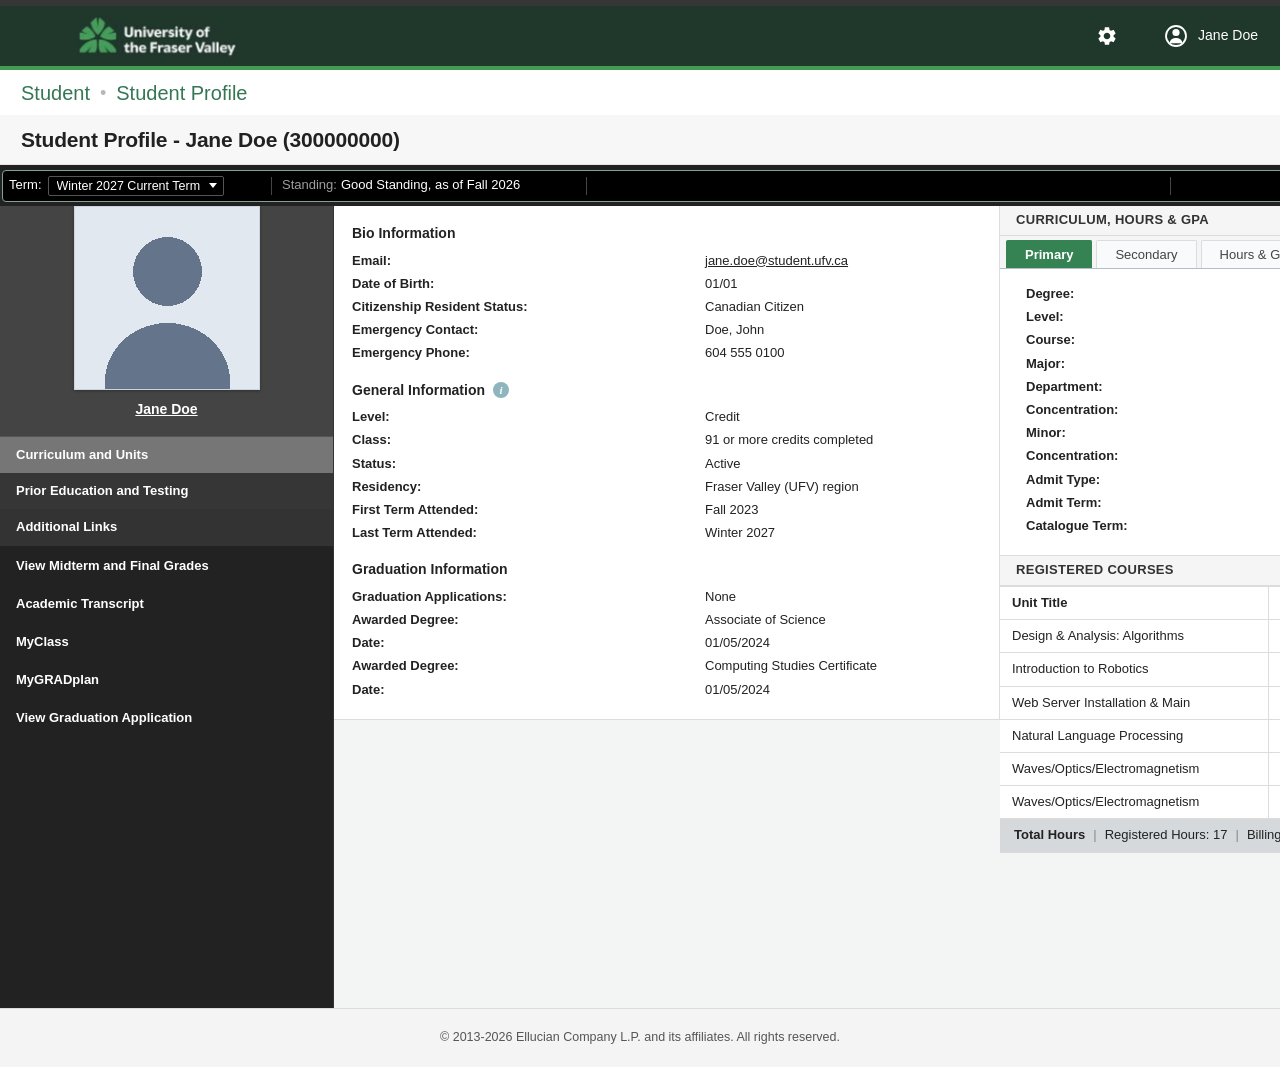
==== index.html @ 149f46fd "Initial commit of existing code" ====
<!DOCTYPE html>
<html lang="en">
<head>
  <meta charset="UTF-8">
  <meta name="viewport" content="width=device-width, initial-scale=1.0">
  <title>Student Profile - Jane Doe (300000000)</title>
  <link rel="stylesheet" href="styles.css">
</head>
<body>

  <!-- Window Top Bar (matches reference.jpg frame y=0..5) -->
  <div class="window-top-bar"></div>

  <!-- Top Header Bar -->
  <header class="header-container">
    <div class="header">
      <div class="header-logo">
        <a href="#" aria-label="University of the Fraser Valley Home">
          <img src="assets/ufv_logo.png" alt="University of the Fraser Valley">
        </a>
      </div>
      <div class="header-right">
        <button class="header-icon-btn" aria-label="Settings" title="Settings">
          <!-- 8-tooth gear matching reference screenshot -->
          <svg width="22" height="22" viewBox="0 0 24 24" fill="#FFFFFF">
            <path fill-rule="evenodd" clip-rule="evenodd" d="M19.14 12.94c.04-.3.06-.61.06-.94 0-.32-.02-.64-.07-.94l2.03-1.58a.49.49 0 0 0 .12-.61l-1.92-3.32a.488.488 0 0 0-.59-.22l-2.39.96c-.5-.38-1.03-.7-1.62-.94l-.36-2.54a.484.484 0 0 0-.48-.41h-3.84c-.24 0-.43.17-.47.41l-.36 2.54c-.59.24-1.13.57-1.62.94l-2.39-.96c-.22-.08-.47 0-.59.22L2.74 8.87c-.12.21-.08.47.12.61l2.03 1.58c-.05.3-.09.63-.09.94s.02.64.07.94l-2.03 1.58a.49.49 0 0 0-.12.61l1.92 3.32c.12.22.37.29.59.22l2.39-.96c.5.38 1.03.7 1.62.94l.36 2.54c.05.24.24.41.48.41h3.84c.24 0 .44-.17.47-.41l.36-2.54c.59-.24 1.13-.56 1.62-.94l2.39.96c.22.08.47 0 .59-.22l1.92-3.32c.12-.22.07-.47-.12-.61l-2.01-1.58zM12 15.6c-1.98 0-3.6-1.62-3.6-3.6s1.62-3.6 3.6-3.6 3.6 1.62 3.6 3.6-1.62 3.6-3.6 3.6z"/>
          </svg>
        </button>
        <div class="header-user" role="button" tabindex="0">
          <!-- Circular outline with white bust silhouette matching reference user_ref.png -->
          <svg width="24" height="24" viewBox="0 0 24 24" fill="none">
            <circle cx="12" cy="12" r="10" stroke="#FFFFFF" stroke-width="1.8"/>
            <circle cx="12" cy="8.5" r="3.6" fill="#FFFFFF"/>
            <path d="M5.5 19.2c.4-3.3 3.3-5.2 6.5-5.2s6.1 1.9 6.5 5.2" fill="#FFFFFF"/>
          </svg>
          <span class="user-name">Jane Doe</span>
        </div>
      </div>
    </div>
    <!-- Accent Line -->
    <div class="header-accent"></div>
  </header>

  <!-- Breadcrumbs -->
  <nav class="breadcrumb-bar" aria-label="Breadcrumb">
    <a href="#" class="breadcrumb-link">Student</a>
    <span class="breadcrumb-separator">•</span>
    <a href="#" class="breadcrumb-link">Student Profile</a>
  </nav>

  <!-- Title Row -->
  <section class="title-bar">
    <h1>Student Profile - Jane Doe (300000000)</h1>
  </section>

  <!-- Notification / Status Banner -->
  <section class="status-bar" aria-label="Status Banner">
    <div class="status-capsule">
      <!-- Section 1: Term Dropdown -->
      <div class="status-sec-1">
        <label for="term-select" class="term-label">Term:</label>
        <select id="term-select" class="status-select">
          <option selected>Winter 2027 Current Term</option>
          <option>Fall 2026</option>
          <option>Summer 2026</option>
          <option>Winter 2026</option>
        </select>
      </div>

      <div class="status-divider"></div>

      <!-- Section 2: Standing -->
      <div class="status-sec-2">
        <span class="standing-label">Standing:</span>
        <span class="standing-val">Good Standing, as of Fall 2026</span>
      </div>

      <div class="status-divider"></div>

      <!-- Section 3: Middle empty span -->
      <div class="status-sec-3"></div>

      <div class="status-divider"></div>

      <!-- Section 4: Right empty span inside capsule -->
      <div class="status-sec-4"></div>
    </div>

    <!-- Status Bar Right -->
    <div class="status-right">
      <div class="status-badge-item">
        <span class="status-label">Registration Notices:</span>
        <span class="status-badge">3</span>
      </div>
      <span class="status-pipe">|</span>
      <div class="status-badge-item">
        <span class="status-label">Holds:</span>
        <span class="status-badge">0</span>
      </div>
    </div>
  </section>

  <!-- Main Body Layout -->
  <main class="layout-wrapper">
    <!-- Left Sidebar -->
    <aside class="sidebar">
      <div class="sidebar-profile">
        <img src="assets/avatar.jpg" alt="Jane Doe" class="sidebar-avatar">
        <a href="#" class="sidebar-name">Jane Doe</a>
      </div>

      <nav class="sidebar-menu-top" aria-label="Primary Navigation">
        <a href="#curriculum" class="sidebar-item-top active">Curriculum and Units</a>
        <a href="#prior-education" class="sidebar-item-top sub-1">Prior Education and Testing</a>
        <a href="#additional-links" class="sidebar-item-top sub-2">Additional Links</a>
      </nav>

      <nav class="sidebar-menu-bottom" aria-label="Secondary Navigation">
        <a href="#midterm-grades" class="sidebar-link">View Midterm and Final Grades</a>
        <a href="#transcript" class="sidebar-link">Academic Transcript</a>
        <a href="#myclass" class="sidebar-link">MyClass</a>
        <a href="#mygradplan" class="sidebar-link">MyGRADplan</a>
        <a href="#grad-application" class="sidebar-link">View Graduation Application</a>
      </nav>
    </aside>

    <!-- Main Content Area -->
    <div class="content-area">
      <!-- Left Content Column (Bio, General, Graduation Info) -->
      <section class="content-left">
        <!-- Bio Information -->
        <article class="section-block">
          <h2 class="section-header">Bio Information</h2>
          <div class="kv-grid">
            <div class="kv-label">Email:</div>
            <div class="kv-value">
              <a href="mailto:jane.doe@student.ufv.ca" class="kv-link">jane.doe@student.ufv.ca</a>
            </div>

            <div class="kv-label">Date of Birth:</div>
            <div class="kv-value">01/01</div>

            <div class="kv-label">Citizenship Resident Status:</div>
            <div class="kv-value">Canadian Citizen</div>

            <div class="kv-label">Emergency Contact:</div>
            <div class="kv-value">Doe, John</div>

            <div class="kv-label">Emergency Phone:</div>
            <div class="kv-value">604 555 0100</div>
          </div>
        </article>

        <!-- General Information -->
        <article class="section-block">
          <h2 class="section-header">
            General Information
            <span class="info-icon" title="General Information details">i</span>
          </h2>
          <div class="kv-grid">
            <div class="kv-label">Level:</div>
            <div class="kv-value">Credit</div>

            <div class="kv-label">Class:</div>
            <div class="kv-value">91 or more credits completed</div>

            <div class="kv-label">Status:</div>
            <div class="kv-value">Active</div>

            <div class="kv-label">Residency:</div>
            <div class="kv-value">Fraser Valley (UFV) region</div>

            <div class="kv-label">First Term Attended:</div>
            <div class="kv-value">Fall 2023</div>

            <div class="kv-label">Last Term Attended:</div>
            <div class="kv-value">Winter 2027</div>
          </div>
        </article>

        <!-- Graduation Information -->
        <article class="section-block">
          <h2 class="section-header">Graduation Information</h2>
          <div class="kv-grid">
            <div class="kv-label">Graduation Applications:</div>
            <div class="kv-value">None</div>

            <div class="kv-label">Awarded Degree:</div>
            <div class="kv-value">Associate of Science</div>

            <div class="kv-label">Date:</div>
            <div class="kv-value">01/05/2024</div>

            <div class="kv-label">Awarded Degree:</div>
            <div class="kv-value">Computing Studies Certificate</div>

            <div class="kv-label">Date:</div>
            <div class="kv-value">01/05/2024</div>
          </div>
        </article>
      </section>

      <!-- Right Content Column (Curriculum, Hours & GPA, Registered Courses) -->
      <section class="content-right">
        <!-- Card 1: CURRICULUM, HOURS & GPA -->
        <div class="card" id="card-curriculum">
          <div class="card-header" role="button" tabindex="0">
            <span class="card-title">CURRICULUM, HOURS &amp; GPA</span>
            <button class="chevron-btn" aria-label="Toggle Curriculum details">
              <svg width="12" height="8" viewBox="0 0 12 8" fill="#333333">
                <polygon points="6,0 12,8 0,8"/>
              </svg>
            </button>
          </div>

          <div class="card-body">
            <!-- Tabs -->
            <div class="card-tabs" role="tablist">
              <button class="tab-btn active" role="tab" aria-selected="true" data-tab="tab-primary">Primary</button>
              <button class="tab-btn" role="tab" aria-selected="false" data-tab="tab-secondary">Secondary</button>
              <button class="tab-btn" role="tab" aria-selected="false" data-tab="tab-hours">Hours &amp; GPA</button>
            </div>

            <!-- Tab 1: Primary Pane -->
            <div class="tab-pane active" id="tab-primary" role="tabpanel">
              <div class="card-kv-grid">
                <div class="kv-label">Degree:</div>
                <div class="kv-value">Bach of Comp Info Systems</div>

                <div class="kv-label">Level:</div>
                <div class="kv-value">Credit</div>

                <div class="kv-label">Course:</div>
                <div class="kv-value">Bachelor of Computer Info Sys</div>

                <div class="kv-label">Major:</div>
                <div class="kv-value">Computer Info Systems Deg</div>

                <div class="kv-label">Department:</div>
                <div class="kv-value">School of Computing</div>

                <div class="kv-label">Concentration:</div>
                <div class="kv-value">Not Provided</div>

                <div class="kv-label">Minor:</div>
                <div class="kv-value">Not Provided</div>

                <div class="kv-label">Concentration:</div>
                <div class="kv-value">Not Provided</div>

                <div class="kv-label">Admit Type:</div>
                <div class="kv-value">Post-Secondary Entry</div>

                <div class="kv-label">Admit Term:</div>
                <div class="kv-value">Fall 2023</div>

                <div class="kv-label">Catalogue Term:</div>
                <div class="kv-value">Fall 2023</div>
              </div>
            </div>

            <!-- Tab 2: Secondary Pane -->
            <div class="tab-pane" id="tab-secondary" role="tabpanel">
              <div class="card-kv-grid">
                <div class="kv-label">Degree:</div>
                <div class="kv-value">None</div>
              </div>
            </div>

            <!-- Tab 3: Hours & GPA Pane -->
            <div class="tab-pane" id="tab-hours" role="tabpanel">
              <div class="card-kv-grid">
                <div class="kv-label">Total Registered Hours:</div>
                <div class="kv-value">17</div>

                <div class="kv-label">Billing Hours:</div>
                <div class="kv-value">17</div>

                <div class="kv-label">CEU Hours:</div>
                <div class="kv-value">0</div>

                <div class="kv-label">Min Hours:</div>
                <div class="kv-value">0</div>

                <div class="kv-label">Max Hours:</div>
                <div class="kv-value">20</div>

                <div class="kv-label">Institutional GPA:</div>
                <div class="kv-value">Not Provided</div>
              </div>
            </div>
          </div>
        </div>

        <!-- Card 2: REGISTERED COURSES -->
        <div class="card" id="card-courses">
          <div class="card-header" role="button" tabindex="0">
            <span class="card-title">REGISTERED COURSES</span>
            <button class="chevron-btn" aria-label="Toggle Registered Courses details">
              <svg width="12" height="8" viewBox="0 0 12 8" fill="#333333">
                <polygon points="6,0 12,8 0,8"/>
              </svg>
            </button>
          </div>

          <div class="card-body">
            <div class="table-wrapper">
              <table class="courses-table">
                <thead>
                  <tr>
                    <th style="width: 26.9%;">Unit Title</th>
                    <th style="width: 13.1%;">Details</th>
                    <th style="width: 9.9%;">CRN</th>
                    <th style="width: 10.0%;">Hours</th>
                    <th style="width: 19.8%;">Registration Status</th>
                    <th style="width: 20.3%;">Instructor</th>
                  </tr>
                </thead>
                <tbody>
                  <tr>
                    <td>Design &amp; Analysis: Algorithms</td>
                    <td>COMP 359 ON1</td>
                    <td><a href="#" class="table-link">10444</a></td>
                    <td>3</td>
                    <td>Registered (via web)</td>
                    <td><a href="#" class="table-link">Maryam Siahbani</a></td>
                  </tr>
                  <tr>
                    <td>Introduction to Robotics</td>
                    <td>COMP 361 ON1</td>
                    <td><a href="#" class="table-link">10446</a></td>
                    <td>3</td>
                    <td>Registered (via web)</td>
                    <td><a href="#" class="table-link">Amir Shabani</a></td>
                  </tr>
                  <tr>
                    <td>Web Server Installation &amp; Main</td>
                    <td>COMP 445 ON1</td>
                    <td><a href="#" class="table-link">10457</a></td>
                    <td>3</td>
                    <td>Registered (via web)</td>
                    <td><a href="#" class="table-link">Talia Q</a></td>
                  </tr>
                  <tr>
                    <td>Natural Language Processing</td>
                    <td>COMP 482 AB1</td>
                    <td><a href="#" class="table-link">10458</a></td>
                    <td>3</td>
                    <td>Registered (via web)</td>
                    <td><a href="#" class="table-link">Matthew Huang</a></td>
                  </tr>
                  <tr>
                    <td>Waves/Optics/Electromagnetism</td>
                    <td>PHYS 118 A#C</td>
                    <td><a href="#" class="table-link">10941</a></td>
                    <td>0</td>
                    <td>Registered (via web)</td>
                    <td><a href="#" class="table-link">Mark Rempel</a></td>
                  </tr>
                  <tr>
                    <td>Waves/Optics/Electromagnetism</td>
                    <td>PHYS 118 AB2</td>
                    <td><a href="#" class="table-link">10945</a></td>
                    <td>5</td>
                    <td>Registered (via web)</td>
                    <td><a href="#" class="table-link">Shahrazad Malek</a></td>
                  </tr>
                </tbody>
              </table>
            </div>

            <!-- Table Footer Summary Bar -->
            <div class="courses-footer">
              <span class="footer-title">Total Hours</span>
              <span class="footer-separator">|</span>
              <span>Registered Hours: 17</span>
              <span class="footer-separator">|</span>
              <span>Billing Hours: 17</span>
              <span class="footer-separator">|</span>
              <span>CEU Hours: 0</span>
              <span class="footer-separator">|</span>
              <span>Min Hours: 0</span>
              <span class="footer-separator">|</span>
              <span>Max Hours: 20</span>
            </div>
          </div>
        </div>
      </section>
    </div>
  </main>

  <!-- Site Footer -->
  <footer class="site-footer">
    &copy; 2013-2026 Ellucian Company L.P. and its affiliates. All rights reserved.
  </footer>

  <script src="app.js"></script>
</body>
</html>
---- styles.css ----
/* ==========================================================================
   University of the Fraser Valley - Student Profile Stylesheet
   Exact Replica of Banner Student Self-Service Interface (Banner 9 XE)
   ========================================================================== */

*, *::before, *::after {
  box-sizing: border-box;
  margin: 0;
  padding: 0;
}

body {
  font-family: -apple-system, BlinkMacSystemFont, "Segoe UI", Roboto, "Helvetica Neue", Arial, sans-serif;
  background-color: #F3F5F4;
  color: #222222;
  font-size: 13px;
  line-height: 1.4;
  -webkit-font-smoothing: antialiased;
  -moz-osx-font-smoothing: grayscale;
  min-width: 1200px;
}

a {
  color: inherit;
  text-decoration: none;
}

/* ==========================================================================
   Window Frame Top Bar (matches reference.jpg y=0..5)
   ========================================================================== */

.window-top-bar {
  height: 6px;
  background-color: #363636;
  width: 100%;
}

/* ==========================================================================
   Header Bar
   ========================================================================== */

.header-container {
  width: 100%;
}

.header {
  background-color: #20382B;
  height: 60px;
  display: flex;
  align-items: center;
  justify-content: space-between;
  padding: 0 16px 0 78px;
}

.header-logo {
  display: flex;
  align-items: center;
}

.header-logo img {
  height: 42px;
  display: block;
}

.header-right {
  display: flex;
  align-items: center;
  gap: 36px;
}

.header-icon-btn {
  background: none;
  border: none;
  cursor: pointer;
  color: #FFFFFF;
  display: flex;
  align-items: center;
  justify-content: center;
  padding: 4px;
  border-radius: 4px;
  transition: opacity 0.15s ease, background-color 0.15s ease;
}

.header-icon-btn:hover {
  opacity: 0.85;
  background-color: rgba(255, 255, 255, 0.1);
}

.header-user {
  display: flex;
  align-items: center;
  gap: 10px;
  color: #FFFFFF;
  font-size: 14px;
  font-weight: 500;
  cursor: pointer;
  padding: 4px 6px;
  border-radius: 4px;
  transition: opacity 0.15s ease, background-color 0.15s ease;
}

.header-user:hover {
  opacity: 0.9;
  background-color: rgba(255, 255, 255, 0.1);
}

.user-name {
  white-space: nowrap;
}

/* Accent line under header */
.header-accent {
  background-color: #429C54;
  height: 4px;
  width: 100%;
}

/* ==========================================================================
   Breadcrumb Bar
   ========================================================================== */

.breadcrumb-bar {
  background-color: #FFFFFF;
  height: 45px;
  display: flex;
  align-items: center;
  padding: 0 21px;
  font-size: 20px;
  font-weight: 500;
}

.breadcrumb-link {
  color: #357755;
  text-decoration: none;
  font-weight: 500;
  transition: color 0.15s ease;
}

.breadcrumb-link:hover {
  text-decoration: underline;
  color: #23653E;
}

.breadcrumb-separator {
  color: #B7B7B7;
  margin: 0 10px;
  font-size: 18px;
  line-height: 1;
}

/* ==========================================================================
   Title Bar
   ========================================================================== */

.title-bar {
  background-color: #F7F7F7;
  height: 50px;
  display: flex;
  align-items: center;
  padding: 0 21px;
  border-bottom: 1px solid #E5E5E5;
}

.title-bar h1 {
  font-size: 21px;
  font-weight: 600;
  color: #212121;
  letter-spacing: -0.2px;
}

/* ==========================================================================
   Status Banner
   ========================================================================== */

.status-bar {
  background-color: #222222;
  height: 41px;
  display: flex;
  align-items: center;
  justify-content: space-between;
  padding: 0 15px 0 2px;
}

.status-capsule {
  display: flex;
  align-items: center;
  border: 1px solid #81A395;
  border-radius: 4px;
  background-color: #000000;
  height: 32px;
  width: 1669px;
  max-width: 1669px;
  flex-shrink: 0;
  margin-right: 15px;
}

.status-sec-1 {
  width: 268px;
  flex-shrink: 0;
  display: flex;
  align-items: center;
  padding: 0 8px 0 6px;
  gap: 6px;
  color: #FFFFFF;
  font-size: 13px;
}

.status-sec-1 label {
  color: #FFFFFF;
  font-size: 13px;
  font-weight: 400;
}

.status-select {
  background-color: #000000;
  color: #FFFFFF;
  border: 1px solid #555555;
  border-radius: 2px;
  padding: 2px 22px 2px 8px;
  font-size: 12.5px;
  appearance: none;
  -webkit-appearance: none;
  background-image: url("data:image/svg+xml;charset=US-ASCII,%3Csvg%20xmlns%3D%22http%3A%2F%2Fwww.w3.org%2F2000%2Fsvg%22%20width%3D%2210%22%20height%3D%226%22%3E%3Cpath%20d%3D%22M0%200l5%206%205-6z%22%20fill%3D%22%23ffffff%22%2F%3E%3C%2Fsvg%3E");
  background-repeat: no-repeat;
  background-position: right 6px center;
  background-size: 8px 5px;
  cursor: pointer;
  outline: none;
}

.status-select:focus {
  border-color: #81A395;
}

.status-divider {
  width: 1px;
  height: 18px;
  background-color: #444444;
  flex-shrink: 0;
}

.status-sec-2 {
  width: 314px;
  flex-shrink: 0;
  display: flex;
  align-items: center;
  gap: 4px;
  font-size: 13px;
  white-space: nowrap;
  padding: 0 10px;
}

.standing-label {
  color: #9E9E9E;
}

.standing-val {
  color: #FFFFFF;
  font-weight: 400;
}

.status-sec-3 {
  width: 583px;
  flex-shrink: 0;
}

.status-sec-4 {
  flex: 1;
}

.status-right {
  display: flex;
  align-items: center;
  gap: 14px;
  font-size: 13px;
  color: #FFFFFF;
  margin-left: auto;
  white-space: nowrap;
}

.status-badge-item {
  display: flex;
  align-items: center;
  gap: 6px;
}

.status-badge {
  background-color: #8B2230;
  color: #FFFFFF;
  font-size: 12px;
  font-weight: 700;
  border-radius: 3px;
  padding: 1px 7px;
  min-width: 18px;
  text-align: center;
}

.status-pipe {
  color: #555555;
  font-size: 14px;
}

/* ==========================================================================
   Main Layout Container
   ========================================================================== */

.layout-wrapper {
  display: flex;
  width: 100%;
  min-height: 802px;
  background-color: #F3F5F4;
}

/* ==========================================================================
   Left Sidebar
   ========================================================================== */

.sidebar {
  width: 334px;
  flex-shrink: 0;
  background-color: #222222;
  display: flex;
  flex-direction: column;
  border-right: 1px solid #333333;
}

.sidebar-profile {
  background-color: #444444;
  padding: 0 0 16px 0;
  text-align: center;
  border-bottom: 1px solid #555555;
}

.sidebar-avatar {
  width: 186px;
  height: 184px;
  object-fit: cover;
  display: block;
  margin: 0 auto 10px auto;
  box-shadow: 0 1px 3px rgba(0, 0, 0, 0.3);
}

.sidebar-name {
  color: #FFFFFF;
  font-weight: 700;
  font-size: 14px;
  text-decoration: underline;
  display: inline-block;
  transition: color 0.15s ease;
}

.sidebar-name:hover {
  color: #DCDCDC;
}

.sidebar-menu-top {
  display: flex;
  flex-direction: column;
}

.sidebar-item-top {
  display: flex;
  align-items: center;
  padding: 0 16px;
  font-size: 13px;
  font-weight: 700;
  color: #FFFFFF;
  text-decoration: none;
  cursor: pointer;
  transition: background-color 0.15s ease;
}

.sidebar-item-top.active {
  background-color: #767676;
  height: 36px;
}

.sidebar-item-top.sub-1 {
  background-color: #363636;
  height: 36px;
}

.sidebar-item-top.sub-1:hover {
  background-color: #424242;
}

.sidebar-item-top.sub-2 {
  background-color: #333333;
  height: 38px;
  border-bottom: 1px solid #222222;
}

.sidebar-item-top.sub-2:hover {
  background-color: #3D3D3D;
}

.sidebar-menu-bottom {
  display: flex;
  flex-direction: column;
  background-color: #222222;
  flex-grow: 1;
}

.sidebar-link {
  display: flex;
  align-items: center;
  height: 38px;
  padding: 0 16px;
  font-size: 13px;
  font-weight: 700;
  color: #FFFFFF;
  text-decoration: none;
  transition: background-color 0.15s ease;
}

.sidebar-link:hover {
  background-color: #2C2C2C;
}

/* ==========================================================================
   Content Area
   ========================================================================== */

.content-area {
  display: flex;
  flex-grow: 1;
  background-color: #F3F5F4;
}

/* Left Content Column (Bio, General, Graduation) */
.content-left {
  width: 666px;
  flex-shrink: 0;
  background-color: #FFFFFF;
  border-right: 1px solid #DCDCDC;
  border-bottom: 1px solid #DCDCDC;
  padding: 18px 22px 20px 18px;
  align-self: flex-start;
}

.section-block {
  margin-bottom: 18px;
}

.section-block:last-child {
  margin-bottom: 0;
}

.section-header {
  font-size: 14px;
  font-weight: 700;
  color: #222222;
  margin-bottom: 8px;
  display: flex;
  align-items: center;
  gap: 8px;
}

.info-icon {
  display: inline-flex;
  align-items: center;
  justify-content: center;
  width: 16px;
  height: 16px;
  background-color: #8EB4BE;
  color: #FFFFFF;
  border-radius: 50%;
  font-size: 11px;
  font-weight: bold;
  font-family: Georgia, serif;
  font-style: italic;
  cursor: help;
  user-select: none;
}

.kv-grid {
  display: grid;
  grid-template-columns: 343px 1fr;
  row-gap: 5px;
  column-gap: 10px;
  font-size: 13px;
  line-height: 1.4;
}

.kv-label {
  font-weight: 700;
  color: #222222;
}

.kv-value {
  font-weight: 400;
  color: #222222;
  word-break: break-word;
}

.kv-link {
  color: #222222;
  text-decoration: underline;
  font-weight: 400;
  transition: color 0.15s ease;
}

.kv-link:hover {
  color: #000000;
  text-decoration: underline;
}

/* Right Content Column (Cards) */
.content-right {
  width: 1000px;
  flex-shrink: 0;
  display: flex;
  flex-direction: column;
}

.card {
  background-color: #FFFFFF;
}

#card-curriculum {
  border-right: 1px solid #DCDCDC;
}

#card-courses {
  border-top: none;
}

.card-header {
  height: 30px;
  background-color: #F5F5F5;
  padding: 0 16px;
  display: flex;
  justify-content: space-between;
  align-items: center;
  border-bottom: 1px solid #DCDCDC;
  border-right: 1px solid #DCDCDC;
  cursor: pointer;
  user-select: none;
  transition: background-color 0.15s ease;
}

.card-header:hover {
  background-color: #EEEEEE;
}

.card-title {
  font-size: 13px;
  font-weight: 700;
  color: #333333;
  text-transform: uppercase;
  letter-spacing: 0.3px;
}

.chevron-btn {
  background: none;
  border: none;
  cursor: pointer;
  display: flex;
  align-items: center;
  justify-content: center;
  color: #333333;
  padding: 0;
  transition: transform 0.2s ease;
}

.chevron-btn.collapsed {
  transform: rotate(180deg);
}

/* Curriculum Tabs */
.card-tabs {
  display: flex;
  background-color: #F5F5F5;
  border-bottom: 1px solid #B3BDC9;
  padding: 4px 6px 0 6px;
  gap: 4px;
  border-right: 1px solid #DCDCDC;
}

.tab-btn {
  border: 1px solid #DCDCDC;
  border-bottom: none;
  background-color: #F9FAFC;
  color: #444444;
  font-size: 13px;
  font-weight: 500;
  padding: 6px 18px;
  border-radius: 2px 2px 0 0;
  cursor: pointer;
  transition: background-color 0.15s ease, color 0.15s ease;
}

.tab-btn.active {
  background-color: #358353;
  color: #FFFFFF;
  border-color: #358353;
  font-weight: 600;
}

.tab-btn:hover:not(.active) {
  background-color: #EFEFEF;
}

.tab-pane {
  padding: 16px 26px 20px 26px;
  display: none;
  background-color: #FFFFFF;
  border-bottom: 1px solid #DCDCDC;
  border-right: 1px solid #DCDCDC;
}

.tab-pane.active {
  display: block;
}

.card-kv-grid {
  display: grid;
  grid-template-columns: 252px 1fr;
  row-gap: 5px;
  column-gap: 10px;
  font-size: 13px;
  line-height: 1.4;
}

/* Registered Courses Table */
.table-wrapper {
  overflow-x: auto;
  width: 100%;
}

.courses-table {
  width: 100%;
  border-collapse: collapse;
  text-align: left;
  border-right: 1px solid #DCDCDC;
}

.courses-table th {
  background-color: #FFFFFF;
  font-size: 13px;
  font-weight: 700;
  color: #222222;
  padding: 7px 12px;
  border: 1px solid #DCDCDC;
  border-left: none;
  white-space: nowrap;
}

.courses-table td {
  background-color: #FFFFFF;
  font-size: 13px;
  color: #222222;
  padding: 7px 12px;
  border: 1px solid #DCDCDC;
  border-left: none;
}

.courses-table tr:hover td {
  background-color: #F8F9FA;
}

.table-link {
  color: #222222;
  text-decoration: underline;
  font-weight: 400;
  cursor: pointer;
  transition: color 0.15s ease;
}

.table-link:hover {
  color: #000000;
  text-decoration: underline;
}

/* Total Hours Summary Bar */
.courses-footer {
  background-color: #D5D9DC;
  padding: 7px 14px;
  border: 1px solid #DCDCDC;
  border-top: none;
  border-left: none;
  font-size: 13px;
  color: #222222;
  display: flex;
  flex-wrap: wrap;
  gap: 8px;
  align-items: center;
}

.courses-footer .footer-title {
  font-weight: 700;
}

.footer-separator {
  color: #888888;
}

/* ==========================================================================
   Page Footer
   ========================================================================== */

.site-footer {
  background-color: #F4F4F4;
  border-top: 1px solid #DCDCDC;
  height: 59px;
  display: flex;
  align-items: center;
  justify-content: center;
  font-size: 12.5px;
  color: #555555;
  width: 100%;
}
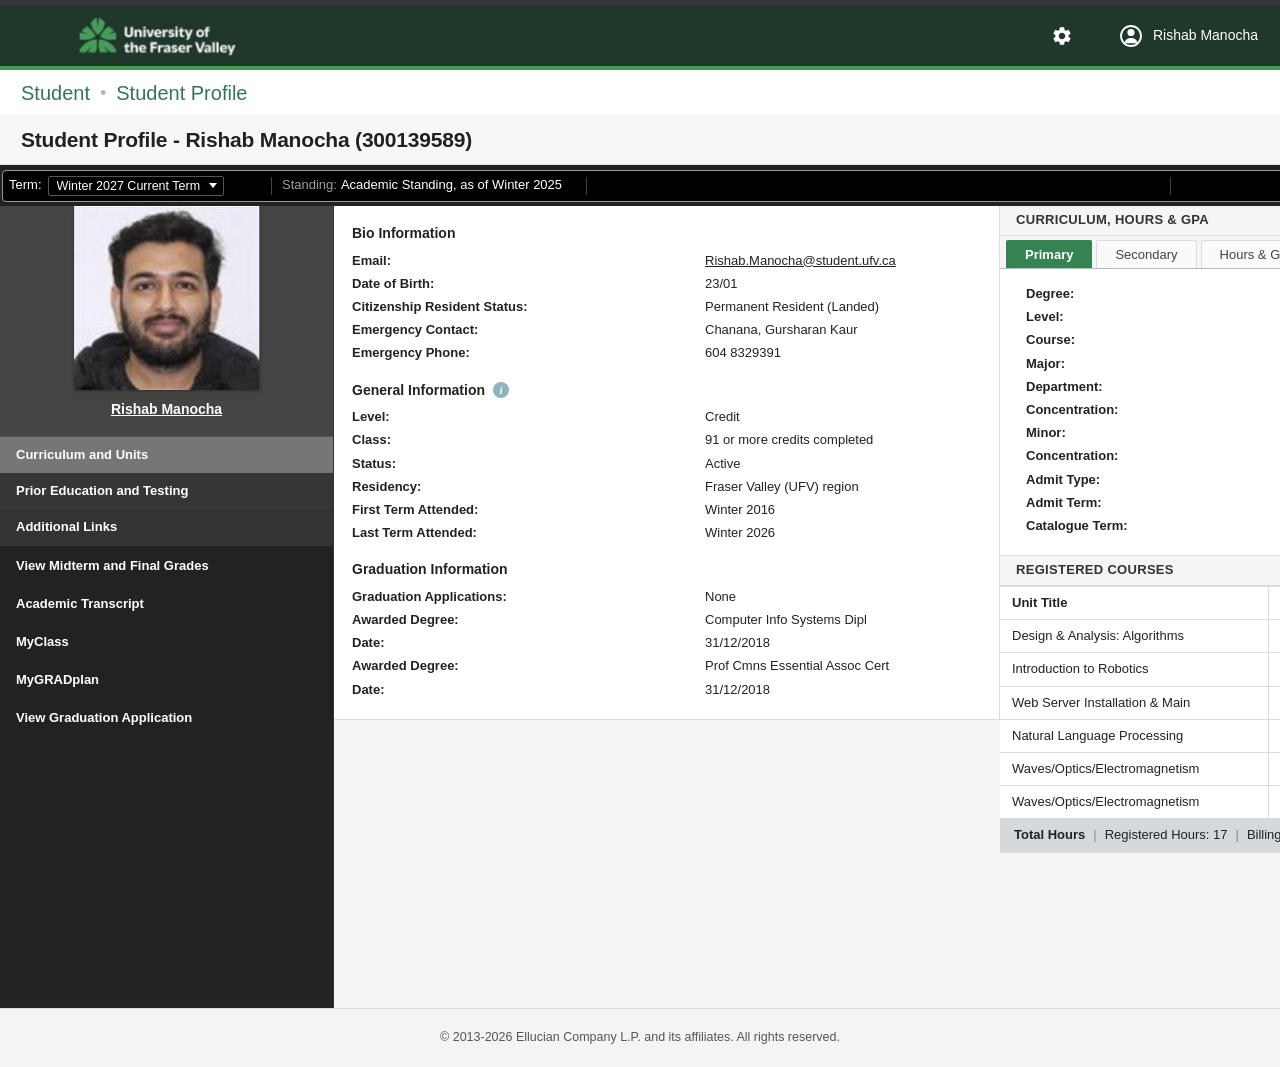
==== commit 12b3c236: "Initial commit of existing code" ====
--- a/index.html
+++ b/index.html
@@ -3,7 +3,7 @@
 <head>
   <meta charset="UTF-8">
   <meta name="viewport" content="width=device-width, initial-scale=1.0">
-  <title>Student Profile - Jane Doe (300000000)</title>
+  <title>Student Profile - Rishab Manocha (300139589)</title>
   <link rel="stylesheet" href="styles.css">
 </head>
 <body>
@@ -33,7 +33,7 @@
             <circle cx="12" cy="8.5" r="3.6" fill="#FFFFFF"/>
             <path d="M5.5 19.2c.4-3.3 3.3-5.2 6.5-5.2s6.1 1.9 6.5 5.2" fill="#FFFFFF"/>
           </svg>
-          <span class="user-name">Jane Doe</span>
+          <span class="user-name">Rishab Manocha</span>
         </div>
       </div>
     </div>
@@ -50,7 +50,7 @@
 
   <!-- Title Row -->
   <section class="title-bar">
-    <h1>Student Profile - Jane Doe (300000000)</h1>
+    <h1>Student Profile - Rishab Manocha (300139589)</h1>
   </section>
 
   <!-- Notification / Status Banner -->
@@ -72,7 +72,7 @@
       <!-- Section 2: Standing -->
       <div class="status-sec-2">
         <span class="standing-label">Standing:</span>
-        <span class="standing-val">Good Standing, as of Fall 2026</span>
+        <span class="standing-val">Academic Standing, as of Winter 2025</span>
       </div>
 
       <div class="status-divider"></div>
@@ -105,8 +105,8 @@
     <!-- Left Sidebar -->
     <aside class="sidebar">
       <div class="sidebar-profile">
-        <img src="assets/avatar.jpg" alt="Jane Doe" class="sidebar-avatar">
-        <a href="#" class="sidebar-name">Jane Doe</a>
+        <img src="assets/avatar.jpg" alt="Rishab Manocha" class="sidebar-avatar">
+        <a href="#" class="sidebar-name">Rishab Manocha</a>
       </div>
 
       <nav class="sidebar-menu-top" aria-label="Primary Navigation">
@@ -134,20 +134,20 @@
           <div class="kv-grid">
             <div class="kv-label">Email:</div>
             <div class="kv-value">
-              <a href="mailto:jane.doe@student.ufv.ca" class="kv-link">jane.doe@student.ufv.ca</a>
+              <a href="mailto:Rishab.Manocha@student.ufv.ca" class="kv-link">Rishab.Manocha@student.ufv.ca</a>
             </div>
 
             <div class="kv-label">Date of Birth:</div>
-            <div class="kv-value">01/01</div>
+            <div class="kv-value">23/01</div>
 
             <div class="kv-label">Citizenship Resident Status:</div>
-            <div class="kv-value">Canadian Citizen</div>
+            <div class="kv-value">Permanent Resident (Landed)</div>
 
             <div class="kv-label">Emergency Contact:</div>
-            <div class="kv-value">Doe, John</div>
+            <div class="kv-value">Chanana, Gursharan Kaur</div>
 
             <div class="kv-label">Emergency Phone:</div>
-            <div class="kv-value">604 555 0100</div>
+            <div class="kv-value">604 8329391</div>
           </div>
         </article>
 
@@ -171,10 +171,10 @@
             <div class="kv-value">Fraser Valley (UFV) region</div>
 
             <div class="kv-label">First Term Attended:</div>
-            <div class="kv-value">Fall 2023</div>
+            <div class="kv-value">Winter 2016</div>
 
             <div class="kv-label">Last Term Attended:</div>
-            <div class="kv-value">Winter 2027</div>
+            <div class="kv-value">Winter 2026</div>
           </div>
         </article>
 
@@ -186,16 +186,16 @@
             <div class="kv-value">None</div>
 
             <div class="kv-label">Awarded Degree:</div>
-            <div class="kv-value">Associate of Science</div>
+            <div class="kv-value">Computer Info Systems Dipl</div>
 
             <div class="kv-label">Date:</div>
-            <div class="kv-value">01/05/2024</div>
+            <div class="kv-value">31/12/2018</div>
 
             <div class="kv-label">Awarded Degree:</div>
-            <div class="kv-value">Computing Studies Certificate</div>
+            <div class="kv-value">Prof Cmns Essential Assoc Cert</div>
 
             <div class="kv-label">Date:</div>
-            <div class="kv-value">01/05/2024</div>
+            <div class="kv-value">31/12/2018</div>
           </div>
         </article>
       </section>
@@ -249,13 +249,13 @@
                 <div class="kv-value">Not Provided</div>
 
                 <div class="kv-label">Admit Type:</div>
-                <div class="kv-value">Post-Secondary Entry</div>
+                <div class="kv-value">Has attended post-secondary</div>
 
                 <div class="kv-label">Admit Term:</div>
-                <div class="kv-value">Fall 2023</div>
+                <div class="kv-value">Winter 2025</div>
 
                 <div class="kv-label">Catalogue Term:</div>
-                <div class="kv-value">Fall 2023</div>
+                <div class="kv-value">Winter 2025</div>
               </div>
             </div>
 
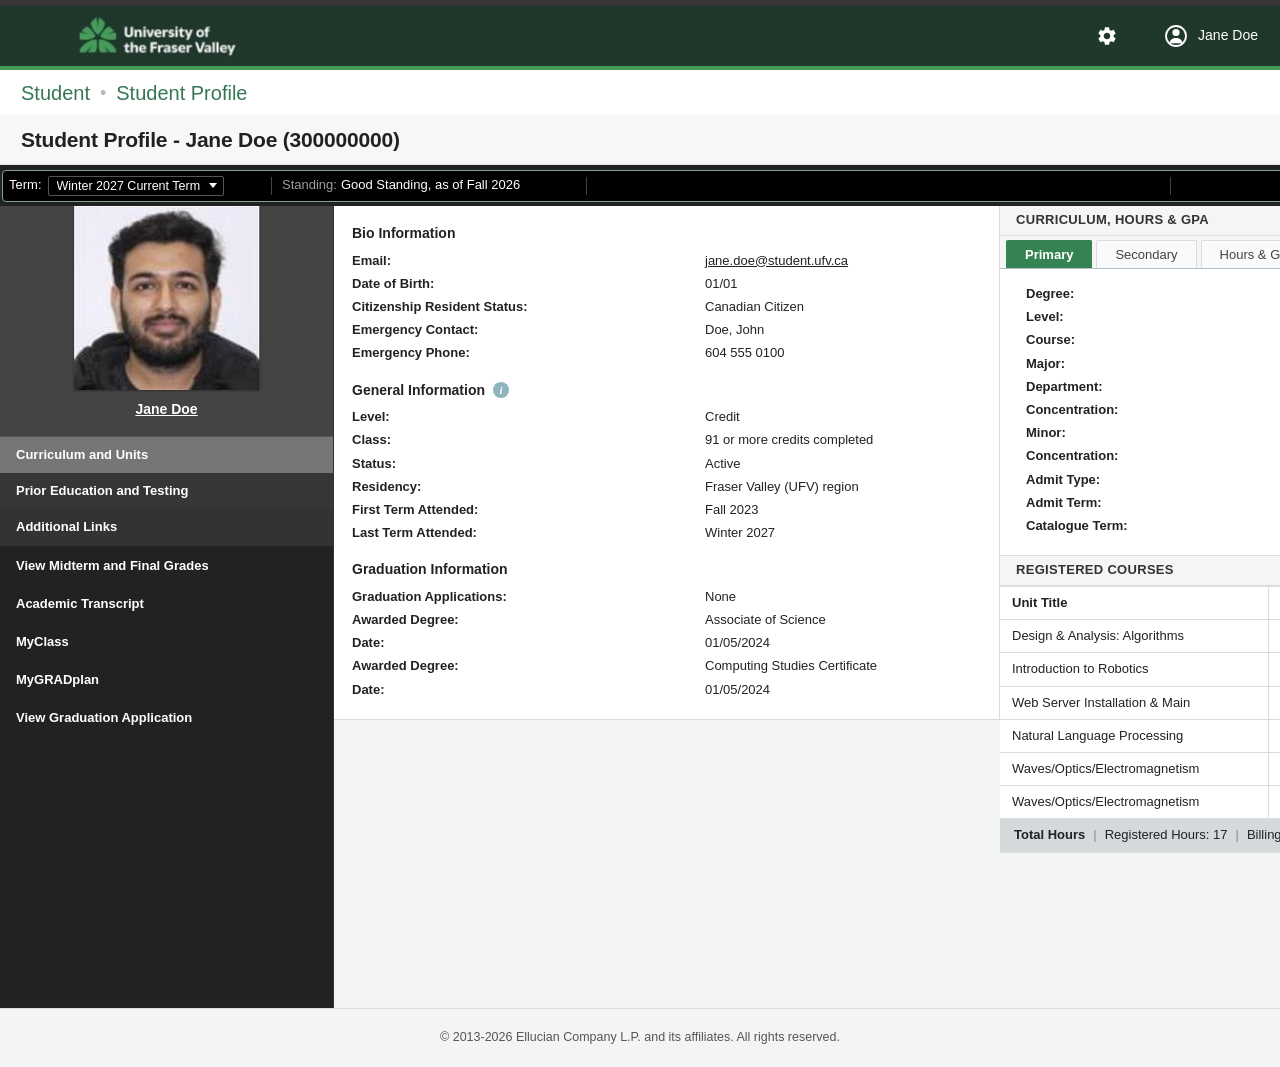
==== commit 5223b68e: "Implement secret profile management page and localStorage persistence" ====
--- a/index.html
+++ b/index.html
@@ -3,7 +3,7 @@
 <head>
   <meta charset="UTF-8">
   <meta name="viewport" content="width=device-width, initial-scale=1.0">
-  <title>Student Profile - Rishab Manocha (300139589)</title>
+  <title>Student Profile - Jane Doe (300000000)</title>
   <link rel="stylesheet" href="styles.css">
 </head>
 <body>
@@ -20,7 +20,7 @@
         </a>
       </div>
       <div class="header-right">
-        <button class="header-icon-btn" aria-label="Settings" title="Settings">
+        <button class="header-icon-btn" id="header-settings-btn" aria-label="Settings" title="Settings / Edit Profile">
           <!-- 8-tooth gear matching reference screenshot -->
           <svg width="22" height="22" viewBox="0 0 24 24" fill="#FFFFFF">
             <path fill-rule="evenodd" clip-rule="evenodd" d="M19.14 12.94c.04-.3.06-.61.06-.94 0-.32-.02-.64-.07-.94l2.03-1.58a.49.49 0 0 0 .12-.61l-1.92-3.32a.488.488 0 0 0-.59-.22l-2.39.96c-.5-.38-1.03-.7-1.62-.94l-.36-2.54a.484.484 0 0 0-.48-.41h-3.84c-.24 0-.43.17-.47.41l-.36 2.54c-.59.24-1.13.57-1.62.94l-2.39-.96c-.22-.08-.47 0-.59.22L2.74 8.87c-.12.21-.08.47.12.61l2.03 1.58c-.05.3-.09.63-.09.94s.02.64.07.94l-2.03 1.58a.49.49 0 0 0-.12.61l1.92 3.32c.12.22.37.29.59.22l2.39-.96c.5.38 1.03.7 1.62.94l.36 2.54c.05.24.24.41.48.41h3.84c.24 0 .44-.17.47-.41l.36-2.54c.59-.24 1.13-.56 1.62-.94l2.39.96c.22.08.47 0 .59-.22l1.92-3.32c.12-.22.07-.47-.12-.61l-2.01-1.58zM12 15.6c-1.98 0-3.6-1.62-3.6-3.6s1.62-3.6 3.6-3.6 3.6 1.62 3.6 3.6-1.62 3.6-3.6 3.6z"/>
@@ -33,7 +33,7 @@
             <circle cx="12" cy="8.5" r="3.6" fill="#FFFFFF"/>
             <path d="M5.5 19.2c.4-3.3 3.3-5.2 6.5-5.2s6.1 1.9 6.5 5.2" fill="#FFFFFF"/>
           </svg>
-          <span class="user-name">Rishab Manocha</span>
+          <span class="user-name">Jane Doe</span>
         </div>
       </div>
     </div>
@@ -50,7 +50,7 @@
 
   <!-- Title Row -->
   <section class="title-bar">
-    <h1>Student Profile - Rishab Manocha (300139589)</h1>
+    <h1>Student Profile - Jane Doe (300000000)</h1>
   </section>
 
   <!-- Notification / Status Banner -->
@@ -72,7 +72,7 @@
       <!-- Section 2: Standing -->
       <div class="status-sec-2">
         <span class="standing-label">Standing:</span>
-        <span class="standing-val">Academic Standing, as of Winter 2025</span>
+        <span class="standing-val">Good Standing, as of Fall 2026</span>
       </div>
 
       <div class="status-divider"></div>
@@ -105,8 +105,8 @@
     <!-- Left Sidebar -->
     <aside class="sidebar">
       <div class="sidebar-profile">
-        <img src="assets/avatar.jpg" alt="Rishab Manocha" class="sidebar-avatar">
-        <a href="#" class="sidebar-name">Rishab Manocha</a>
+        <img src="assets/avatar.jpg" alt="Jane Doe" class="sidebar-avatar">
+        <a href="#" class="sidebar-name">Jane Doe</a>
       </div>
 
       <nav class="sidebar-menu-top" aria-label="Primary Navigation">
@@ -134,20 +134,20 @@
           <div class="kv-grid">
             <div class="kv-label">Email:</div>
             <div class="kv-value">
-              <a href="mailto:Rishab.Manocha@student.ufv.ca" class="kv-link">Rishab.Manocha@student.ufv.ca</a>
+              <a href="mailto:jane.doe@student.ufv.ca" class="kv-link" id="bio-email">jane.doe@student.ufv.ca</a>
             </div>
 
             <div class="kv-label">Date of Birth:</div>
-            <div class="kv-value">23/01</div>
+            <div class="kv-value" id="bio-dob">01/01</div>
 
             <div class="kv-label">Citizenship Resident Status:</div>
-            <div class="kv-value">Permanent Resident (Landed)</div>
+            <div class="kv-value" id="bio-citizenship">Canadian Citizen</div>
 
             <div class="kv-label">Emergency Contact:</div>
-            <div class="kv-value">Chanana, Gursharan Kaur</div>
+            <div class="kv-value" id="bio-emergency-contact">Doe, John</div>
 
             <div class="kv-label">Emergency Phone:</div>
-            <div class="kv-value">604 8329391</div>
+            <div class="kv-value" id="bio-emergency-phone">604 555 0100</div>
           </div>
         </article>
 
@@ -159,43 +159,43 @@
           </h2>
           <div class="kv-grid">
             <div class="kv-label">Level:</div>
-            <div class="kv-value">Credit</div>
+            <div class="kv-value" id="gen-level">Credit</div>
 
             <div class="kv-label">Class:</div>
-            <div class="kv-value">91 or more credits completed</div>
+            <div class="kv-value" id="gen-class">91 or more credits completed</div>
 
             <div class="kv-label">Status:</div>
-            <div class="kv-value">Active</div>
+            <div class="kv-value" id="gen-status">Active</div>
 
             <div class="kv-label">Residency:</div>
-            <div class="kv-value">Fraser Valley (UFV) region</div>
+            <div class="kv-value" id="gen-residency">Fraser Valley (UFV) region</div>
 
             <div class="kv-label">First Term Attended:</div>
-            <div class="kv-value">Winter 2016</div>
+            <div class="kv-value" id="gen-first-term">Fall 2023</div>
 
             <div class="kv-label">Last Term Attended:</div>
-            <div class="kv-value">Winter 2026</div>
+            <div class="kv-value" id="gen-last-term">Winter 2027</div>
           </div>
         </article>
 
         <!-- Graduation Information -->
         <article class="section-block">
           <h2 class="section-header">Graduation Information</h2>
-          <div class="kv-grid">
+          <div class="kv-grid" id="grad-grid">
             <div class="kv-label">Graduation Applications:</div>
-            <div class="kv-value">None</div>
+            <div class="kv-value" id="grad-applications">None</div>
 
             <div class="kv-label">Awarded Degree:</div>
-            <div class="kv-value">Computer Info Systems Dipl</div>
+            <div class="kv-value">Associate of Science</div>
 
             <div class="kv-label">Date:</div>
-            <div class="kv-value">31/12/2018</div>
+            <div class="kv-value">01/05/2024</div>
 
             <div class="kv-label">Awarded Degree:</div>
-            <div class="kv-value">Prof Cmns Essential Assoc Cert</div>
+            <div class="kv-value">Computing Studies Certificate</div>
 
             <div class="kv-label">Date:</div>
-            <div class="kv-value">31/12/2018</div>
+            <div class="kv-value">01/05/2024</div>
           </div>
         </article>
       </section>
@@ -225,37 +225,37 @@
             <div class="tab-pane active" id="tab-primary" role="tabpanel">
               <div class="card-kv-grid">
                 <div class="kv-label">Degree:</div>
-                <div class="kv-value">Bach of Comp Info Systems</div>
+                <div class="kv-value" id="curr-degree">Bach of Comp Info Systems</div>
 
                 <div class="kv-label">Level:</div>
-                <div class="kv-value">Credit</div>
+                <div class="kv-value" id="curr-level">Credit</div>
 
                 <div class="kv-label">Course:</div>
-                <div class="kv-value">Bachelor of Computer Info Sys</div>
+                <div class="kv-value" id="curr-course">Bachelor of Computer Info Sys</div>
 
                 <div class="kv-label">Major:</div>
-                <div class="kv-value">Computer Info Systems Deg</div>
+                <div class="kv-value" id="curr-major">Computer Info Systems Deg</div>
 
                 <div class="kv-label">Department:</div>
-                <div class="kv-value">School of Computing</div>
+                <div class="kv-value" id="curr-department">School of Computing</div>
 
                 <div class="kv-label">Concentration:</div>
-                <div class="kv-value">Not Provided</div>
+                <div class="kv-value" id="curr-concentration">Not Provided</div>
 
                 <div class="kv-label">Minor:</div>
-                <div class="kv-value">Not Provided</div>
+                <div class="kv-value" id="curr-minor">Not Provided</div>
 
                 <div class="kv-label">Concentration:</div>
-                <div class="kv-value">Not Provided</div>
+                <div class="kv-value" id="curr-concentration-2">Not Provided</div>
 
                 <div class="kv-label">Admit Type:</div>
-                <div class="kv-value">Has attended post-secondary</div>
+                <div class="kv-value" id="curr-admit-type">Post-Secondary Entry</div>
 
                 <div class="kv-label">Admit Term:</div>
-                <div class="kv-value">Winter 2025</div>
+                <div class="kv-value" id="curr-admit-term">Fall 2023</div>
 
                 <div class="kv-label">Catalogue Term:</div>
-                <div class="kv-value">Winter 2025</div>
+                <div class="kv-value" id="curr-catalogue-term">Fall 2023</div>
               </div>
             </div>
 
@@ -263,7 +263,7 @@
             <div class="tab-pane" id="tab-secondary" role="tabpanel">
               <div class="card-kv-grid">
                 <div class="kv-label">Degree:</div>
-                <div class="kv-value">None</div>
+                <div class="kv-value" id="curr-secondary-degree">None</div>
               </div>
             </div>
 
@@ -271,22 +271,22 @@
             <div class="tab-pane" id="tab-hours" role="tabpanel">
               <div class="card-kv-grid">
                 <div class="kv-label">Total Registered Hours:</div>
-                <div class="kv-value">17</div>
+                <div class="kv-value" id="hours-total">17</div>
 
                 <div class="kv-label">Billing Hours:</div>
-                <div class="kv-value">17</div>
+                <div class="kv-value" id="hours-billing">17</div>
 
                 <div class="kv-label">CEU Hours:</div>
-                <div class="kv-value">0</div>
+                <div class="kv-value" id="hours-ceu">0</div>
 
                 <div class="kv-label">Min Hours:</div>
-                <div class="kv-value">0</div>
+                <div class="kv-value" id="hours-min">0</div>
 
                 <div class="kv-label">Max Hours:</div>
-                <div class="kv-value">20</div>
+                <div class="kv-value" id="hours-max">20</div>
 
                 <div class="kv-label">Institutional GPA:</div>
-                <div class="kv-value">Not Provided</div>
+                <div class="kv-value" id="hours-gpa">Not Provided</div>
               </div>
             </div>
           </div>
@@ -316,7 +316,7 @@
                     <th style="width: 20.3%;">Instructor</th>
                   </tr>
                 </thead>
-                <tbody>
+                <tbody id="courses-tbody">
                   <tr>
                     <td>Design &amp; Analysis: Algorithms</td>
                     <td>COMP 359 ON1</td>
@@ -370,18 +370,18 @@
             </div>
 
             <!-- Table Footer Summary Bar -->
-            <div class="courses-footer">
+            <div class="courses-footer" id="courses-footer">
               <span class="footer-title">Total Hours</span>
               <span class="footer-separator">|</span>
-              <span>Registered Hours: 17</span>
+              <span>Registered Hours: <span id="footer-registered-hours">17</span></span>
               <span class="footer-separator">|</span>
-              <span>Billing Hours: 17</span>
+              <span>Billing Hours: <span id="footer-billing-hours">17</span></span>
               <span class="footer-separator">|</span>
-              <span>CEU Hours: 0</span>
+              <span>CEU Hours: <span id="footer-ceu-hours">0</span></span>
               <span class="footer-separator">|</span>
-              <span>Min Hours: 0</span>
+              <span>Min Hours: <span id="footer-min-hours">0</span></span>
               <span class="footer-separator">|</span>
-              <span>Max Hours: 20</span>
+              <span>Max Hours: <span id="footer-max-hours">20</span></span>
             </div>
           </div>
         </div>
@@ -394,6 +394,7 @@
     &copy; 2013-2026 Ellucian Company L.P. and its affiliates. All rights reserved.
   </footer>
 
+  <script src="profile-store.js"></script>
   <script src="app.js"></script>
 </body>
 </html>
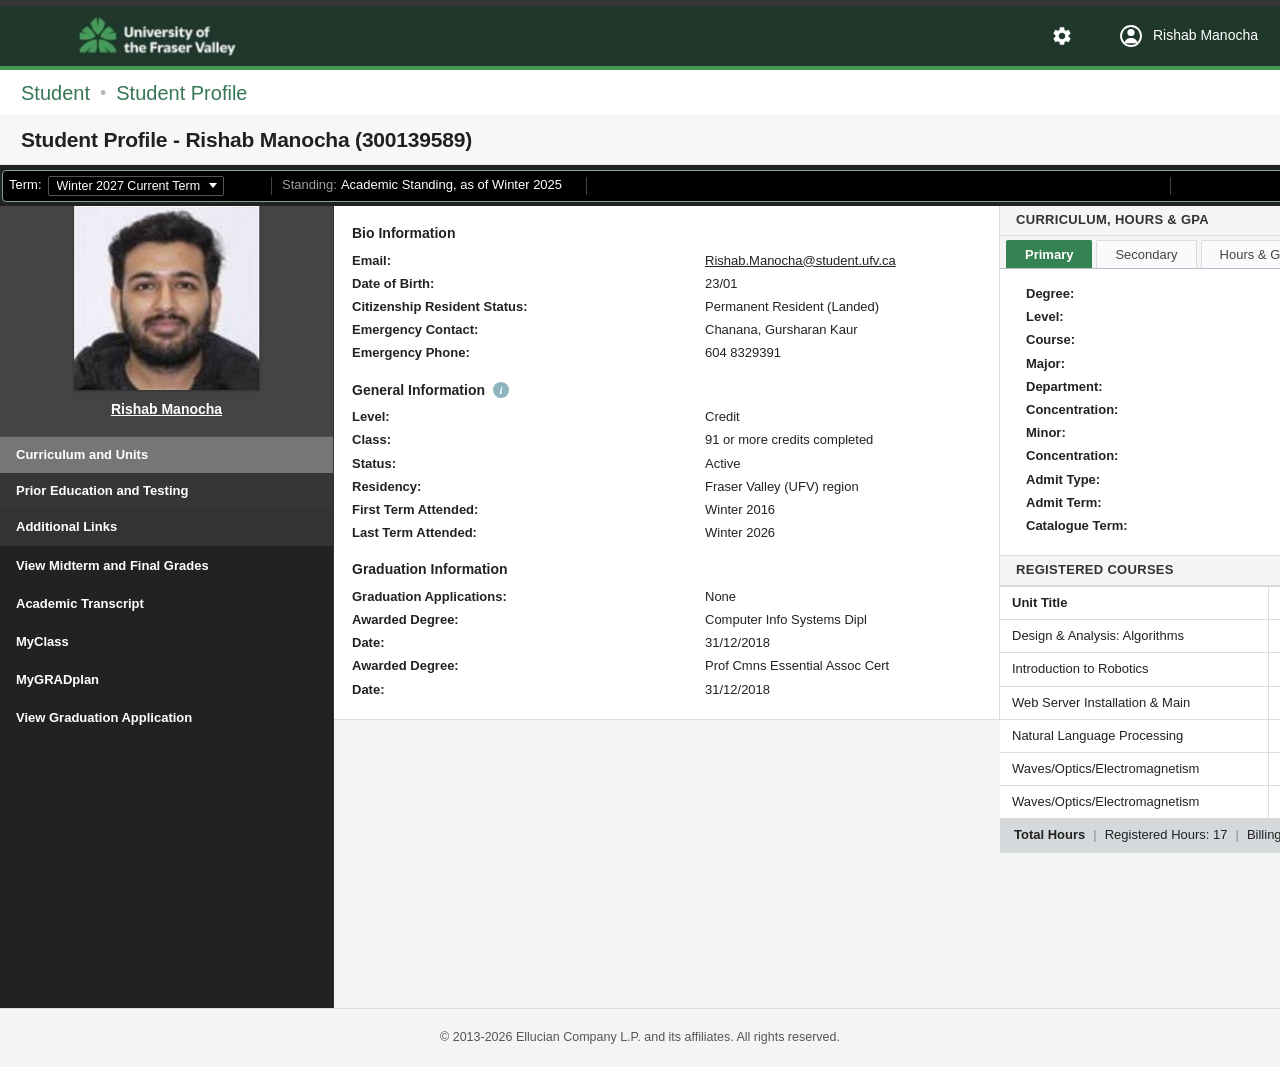
==== commit 98ef96df: "Implement secret profile management page and localStorage persistence" ====
--- a/index.html
+++ b/index.html
@@ -3,7 +3,7 @@
 <head>
   <meta charset="UTF-8">
   <meta name="viewport" content="width=device-width, initial-scale=1.0">
-  <title>Student Profile - Jane Doe (300000000)</title>
+  <title>Student Profile - Rishab Manocha (300139589)</title>
   <link rel="stylesheet" href="styles.css">
 </head>
 <body>
@@ -33,7 +33,7 @@
             <circle cx="12" cy="8.5" r="3.6" fill="#FFFFFF"/>
             <path d="M5.5 19.2c.4-3.3 3.3-5.2 6.5-5.2s6.1 1.9 6.5 5.2" fill="#FFFFFF"/>
           </svg>
-          <span class="user-name">Jane Doe</span>
+          <span class="user-name">Rishab Manocha</span>
         </div>
       </div>
     </div>
@@ -50,7 +50,7 @@
 
   <!-- Title Row -->
   <section class="title-bar">
-    <h1>Student Profile - Jane Doe (300000000)</h1>
+    <h1>Student Profile - Rishab Manocha (300139589)</h1>
   </section>
 
   <!-- Notification / Status Banner -->
@@ -72,7 +72,7 @@
       <!-- Section 2: Standing -->
       <div class="status-sec-2">
         <span class="standing-label">Standing:</span>
-        <span class="standing-val">Good Standing, as of Fall 2026</span>
+        <span class="standing-val">Academic Standing, as of Winter 2025</span>
       </div>
 
       <div class="status-divider"></div>
@@ -105,8 +105,8 @@
     <!-- Left Sidebar -->
     <aside class="sidebar">
       <div class="sidebar-profile">
-        <img src="assets/avatar.jpg" alt="Jane Doe" class="sidebar-avatar">
-        <a href="#" class="sidebar-name">Jane Doe</a>
+        <img src="assets/avatar.jpg" alt="Rishab Manocha" class="sidebar-avatar">
+        <a href="#" class="sidebar-name">Rishab Manocha</a>
       </div>
 
       <nav class="sidebar-menu-top" aria-label="Primary Navigation">
@@ -134,20 +134,20 @@
           <div class="kv-grid">
             <div class="kv-label">Email:</div>
             <div class="kv-value">
-              <a href="mailto:jane.doe@student.ufv.ca" class="kv-link" id="bio-email">jane.doe@student.ufv.ca</a>
+              <a href="mailto:Rishab.Manocha@student.ufv.ca" class="kv-link" id="bio-email">Rishab.Manocha@student.ufv.ca</a>
             </div>
 
             <div class="kv-label">Date of Birth:</div>
-            <div class="kv-value" id="bio-dob">01/01</div>
+            <div class="kv-value" id="bio-dob">23/01</div>
 
             <div class="kv-label">Citizenship Resident Status:</div>
-            <div class="kv-value" id="bio-citizenship">Canadian Citizen</div>
+            <div class="kv-value" id="bio-citizenship">Permanent Resident (Landed)</div>
 
             <div class="kv-label">Emergency Contact:</div>
-            <div class="kv-value" id="bio-emergency-contact">Doe, John</div>
+            <div class="kv-value" id="bio-emergency-contact">Chanana, Gursharan Kaur</div>
 
             <div class="kv-label">Emergency Phone:</div>
-            <div class="kv-value" id="bio-emergency-phone">604 555 0100</div>
+            <div class="kv-value" id="bio-emergency-phone">604 8329391</div>
           </div>
         </article>
 
@@ -171,10 +171,10 @@
             <div class="kv-value" id="gen-residency">Fraser Valley (UFV) region</div>
 
             <div class="kv-label">First Term Attended:</div>
-            <div class="kv-value" id="gen-first-term">Fall 2023</div>
+            <div class="kv-value" id="gen-first-term">Winter 2016</div>
 
             <div class="kv-label">Last Term Attended:</div>
-            <div class="kv-value" id="gen-last-term">Winter 2027</div>
+            <div class="kv-value" id="gen-last-term">Winter 2026</div>
           </div>
         </article>
 
@@ -186,16 +186,16 @@
             <div class="kv-value" id="grad-applications">None</div>
 
             <div class="kv-label">Awarded Degree:</div>
-            <div class="kv-value">Associate of Science</div>
+            <div class="kv-value">Computer Info Systems Dipl</div>
 
             <div class="kv-label">Date:</div>
-            <div class="kv-value">01/05/2024</div>
+            <div class="kv-value">31/12/2018</div>
 
             <div class="kv-label">Awarded Degree:</div>
-            <div class="kv-value">Computing Studies Certificate</div>
+            <div class="kv-value">Prof Cmns Essential Assoc Cert</div>
 
             <div class="kv-label">Date:</div>
-            <div class="kv-value">01/05/2024</div>
+            <div class="kv-value">31/12/2018</div>
           </div>
         </article>
       </section>
@@ -249,13 +249,13 @@
                 <div class="kv-value" id="curr-concentration-2">Not Provided</div>
 
                 <div class="kv-label">Admit Type:</div>
-                <div class="kv-value" id="curr-admit-type">Post-Secondary Entry</div>
+                <div class="kv-value" id="curr-admit-type">Has attended post-secondary</div>
 
                 <div class="kv-label">Admit Term:</div>
-                <div class="kv-value" id="curr-admit-term">Fall 2023</div>
+                <div class="kv-value" id="curr-admit-term">Winter 2025</div>
 
                 <div class="kv-label">Catalogue Term:</div>
-                <div class="kv-value" id="curr-catalogue-term">Fall 2023</div>
+                <div class="kv-value" id="curr-catalogue-term">Winter 2025</div>
               </div>
             </div>
 
